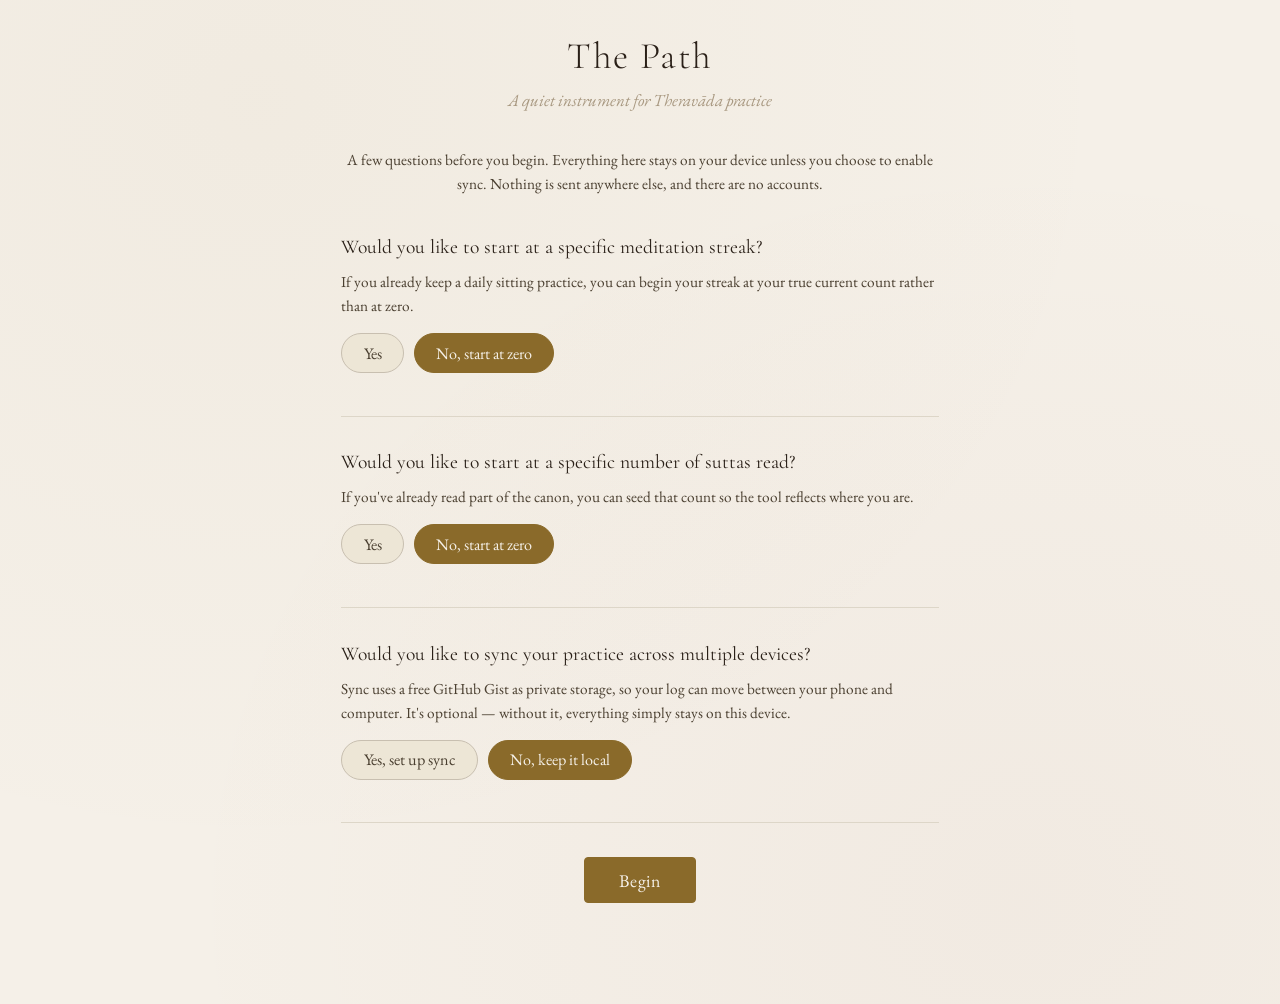
==== index.html @ 92e2eb59 "Add files via upload" ====
<!DOCTYPE html>
<html lang="en">
<head>
<meta charset="UTF-8"/>
<meta name="viewport" content="width=device-width,initial-scale=1.0"/>
<title>The Path — Dashboard</title>
<link rel="stylesheet" href="style.css"/>
</head>
<body>
<div id="nav-mount"></div>

<div class="page-wrap">
  <div class="page-header">
    <div class="page-title">Dashboard</div>
    <div class="page-subtitle">
      <span id="today-label"></span>
    </div>
  </div>

  <!-- Streak + key stats -->
  <div class="stat-grid" id="stat-grid">
    <div class="stat-block">
      <div class="stat-value" id="streak-val">—</div>
      <div class="stat-label">Day Streak</div>
    </div>
    <div class="stat-block">
      <div class="stat-value" id="sits-week-val">—</div>
      <div class="stat-label">Sits (Last 7 Days)</div>
    </div>
    <div class="stat-block">
      <div class="stat-value" id="avg-min-val">—</div>
      <div class="stat-label">Avg Min / Sit</div>
    </div>
    <div class="stat-block">
      <div class="stat-value" id="avg-stability-val">—</div>
      <div class="stat-label">Avg Stability (7d)</div>
    </div>
    <div class="stat-block">
      <div class="stat-value" id="avg-depth-val">—</div>
      <div class="stat-label">Avg Depth (7d)</div>
    </div>
    <div class="stat-block">
      <div class="stat-value" id="suttas-read-val">—</div>
      <div class="stat-label">Suttas Read</div>
    </div>
  </div>

  <!-- Today's status -->
  <div class="card" id="today-card">
    <div class="card-title">Today</div>
    <div id="today-sits-wrap">
      <div class="faint small italic" id="no-sit-msg">No sit logged today.</div>
      <ul class="log-list" id="today-sit-list"></ul>
    </div>
    <div class="mt-2 flex gap-1" style="flex-wrap:wrap;">
      <a href="sit.html" class="btn btn-primary">Log a Sit</a>
      <a href="practice.html" class="btn btn-outline">Daily Practice</a>
      <a href="journal.html" class="btn btn-outline">Journal</a>
      <a href="suttas.html" class="btn btn-outline">Sutta Search</a>
      <a href="settings.html" class="btn btn-outline">Setup &amp; Settings</a>
      <a href="theravada_buddhism_interactive_tutorial.html" class="btn btn-outline">Tutorial</a>
    </div>
  </div>

  <!-- Practice completeness today -->
  <div class="card" id="practice-card">
    <div class="card-title">Practice Completeness — Today</div>
    <div id="practice-summary">
      <div class="faint small italic">No daily practice logged today. <a href="practice.html" style="color:var(--gold);">Log practice →</a></div>
    </div>
  </div>

  <!-- Recent sits -->
  <div class="card">
    <div class="flex-between mb-2">
      <div class="card-title" style="margin-bottom:0">Recent Sits</div>
      <a href="sit.html" class="btn btn-outline btn-sm">All Sits →</a>
    </div>
    <ul class="log-list" id="recent-sit-list">
      <li class="faint small italic">No sits recorded yet.</li>
    </ul>
  </div>

  <!-- Path stage -->
  <div class="card">
    <div class="card-title">Path Orientation</div>
    <div id="path-orientation">
      <div class="faint small italic">No path markers recorded. <a href="path.html" style="color:var(--gold);">Explore the path map →</a></div>
    </div>
  </div>

  <!-- Resources -->
  <div class="card">
    <div class="card-title">Resources</div>
    <div class="flex gap-1" style="flex-wrap:wrap;">
      <a href="theravada_buddhism_interactive_tutorial.html" class="btn btn-outline">
        Theravāda Tutorial
      </a>
      <a href="do.html" class="btn btn-outline">
        Dependent Origination
      </a>
      <a href="glossary.html" class="btn btn-outline">
        Pāli Glossary
      </a>
      <a href="suttas.html" class="btn btn-outline">
        Sutta Search
      </a>
    </div>
  </div>

  <!-- Sync / settings -->
  <div class="card">
    <div class="card-title">Sync & Data</div>
    <div class="notice small mb-2">
      <strong>Setup:</strong> Create a GitHub Personal Access Token with <strong>gist</strong> scope at
      github.com → Settings → Developer settings → Personal access tokens.
      Paste it below, leave Gist ID blank on first use, click Save Config, then Push to Gist.
      Copy the Gist ID that appears and paste it on your other device with the same token.
    </div>
    <div id="sync-status" class="notice small mb-2" style="display:none"></div>
    <div class="two-col">
      <div class="field">
        <label>GitHub Personal Access Token</label>
        <input type="password" id="gist-token-input" placeholder="ghp_…" autocomplete="off"/>
      </div>
      <div class="field">
        <label>Gist ID <span class="faint">(must match on all devices)</span></label>
        <input type="text" id="gist-id-input" placeholder="leave blank to create new"/>
        <div class="flex gap-1 mt-1">
          <button class="btn btn-outline btn-sm" onclick="copyGistId()">Copy Gist ID</button>
          <span class="small faint" id="gist-id-display"></span>
        </div>
      </div>
    </div>
    <div class="flex gap-1 mb-2" style="flex-wrap:wrap;">
      <button class="btn btn-primary" onclick="saveGistConfig()">Save Config</button>
      <button class="btn btn-gold" onclick="doSyncUp()">↑ Push to Gist</button>
      <button class="btn btn-outline" onclick="doSyncDown()">↓ Pull from Gist</button>
    </div>
    <div class="section-label">Local Backup</div>
    <div class="flex gap-1 mt-1" style="flex-wrap:wrap;">
      <button class="btn btn-outline btn-sm" onclick="exportData()">Export JSON</button>
      <label class="btn btn-outline btn-sm" style="cursor:pointer;">Import JSON
        <input type="file" accept=".json" onchange="doImport(event)" style="display:none"/>
      </label>
    </div>
  </div>
</div>

<div id="toast"></div>

<script src="data.js"></script>
<script>
// First-run gate — redirect to setup if not yet configured
(function() {
  const data = loadData();
  if (!data.meta || !data.meta.configured) {
    window.location.href = 'setup.html';
  }
})();

// ── Nav ──────────────────────────────────────────────────────
document.getElementById('nav-mount').innerHTML = renderNav('index');

// ── Toast helper ─────────────────────────────────────────────
function toast(msg, dur=2500) {
  const t = document.getElementById('toast');
  t.textContent = msg;
  t.classList.add('show');
  setTimeout(() => t.classList.remove('show'), dur);
}

// ── Render dashboard ─────────────────────────────────────────
function render() {
  const data = loadData();
  const today = todayStr();

  // Date label
  document.getElementById('today-label').textContent =
    new Date().toLocaleDateString('en-US', { weekday:'long', month:'long', day:'numeric', year:'numeric' });

  // Stats
  const streak = calcStreak(data);
  document.getElementById('streak-val').textContent = streak;

  const _waBase = new Date();
  _waBase.setDate(_waBase.getDate() - 7);
  const weekAgo = `${_waBase.getFullYear()}-${String(_waBase.getMonth()+1).padStart(2,'0')}-${String(_waBase.getDate()).padStart(2,'0')}`;
  const sitsWeek = data.sits.filter(s => s.date > weekAgo);
  document.getElementById('sits-week-val').textContent = sitsWeek.length;

  const avgMin = sitsWeek.length
    ? Math.round(sitsWeek.reduce((a,s) => a + (parseInt(s.duration)||0), 0) / sitsWeek.length)
    : '—';
  document.getElementById('avg-min-val').textContent = avgMin;

  const avgStability = sitsWeek.length
    ? (sitsWeek.reduce((a,s) => a + (parseInt(s.stability)||parseInt(s.quality)||0), 0) / sitsWeek.length).toFixed(1)
    : '—';
  const avgDepth = sitsWeek.length
    ? (sitsWeek.reduce((a,s) => a + (parseInt(s.depth)||parseInt(s.quality)||0), 0) / sitsWeek.length).toFixed(1)
    : '—';
  document.getElementById('avg-stability-val').textContent = avgStability;
  document.getElementById('avg-depth-val').textContent = avgDepth;
  document.getElementById('suttas-read-val').textContent = (data.readSuttas || []).length + ((data.meta && data.meta.suttasReadBase) || 0);

  // Today's sits
  const todaySits = data.sits.filter(s => s.date === today);
  const noMsg = document.getElementById('no-sit-msg');
  const list  = document.getElementById('today-sit-list');
  if (todaySits.length) {
    noMsg.classList.add('hidden');
    list.innerHTML = todaySits.map(s => `
      <li class="log-item">
        <span class="log-date">${s.duration ? s.duration+'m' : '—'}</span>
        <span class="log-body">
          ${s.sessionType || 'Sit'} — quality ${s.quality||'?'}/5
          ${s.hindrances && s.hindrances.length ? '<br><span class="small faint">Hindrances: '+s.hindrances.join(', ')+'</span>' : ''}
        </span>
        <span class="log-tag">${s.practiceType||''}</span>
      </li>`).join('');
  } else {
    noMsg.classList.remove('hidden');
    list.innerHTML = '';
  }

  // Practice completeness
  const check = data.dailyChecks.find(c => c.date === today);
  const pDiv = document.getElementById('practice-summary');
  if (check) {
    const allItems = [
      ...(check.precepts||[]),
      ...(check.samadhi_checks||[]),
      ...(check.panna_checks||[]),
      ...(check.kaya_checks||[])
    ];
    const done = allItems.filter(Boolean).length;
    const total = allItems.length;
    const pct = total ? Math.round(done/total*100) : 0;
    pDiv.innerHTML = `
      <div class="flex-between small mb-1">
        <span>${done} of ${total} practice items completed</span>
        <span class="gold">${pct}%</span>
      </div>
      <div class="progress-bar"><div class="progress-fill" style="width:${pct}%"></div></div>
      <div class="mt-1"><a href="practice.html" style="color:var(--gold);font-size:0.88rem;">View practice log →</a></div>`;
  } else {
    pDiv.innerHTML = '<div class="faint small italic">No daily practice logged today. <a href="practice.html" style="color:var(--gold);">Log practice →</a></div>';
  }

  // Recent sits (last 7)
  const rList = document.getElementById('recent-sit-list');
  const recent = data.sits.slice(0, 7);
  if (recent.length) {
    rList.innerHTML = recent.map(s => `
      <li class="log-item">
        <span class="log-date mono">${s.date}</span>
        <span class="log-body small">
          ${s.sessionType||'Sit'} · ${s.duration||'?'}m · Q:${s.quality||'?'}
          ${s.notes ? ' · <em class="faint">' + s.notes.substring(0,60) + (s.notes.length>60?'…':'') + '</em>' : ''}
        </span>
      </li>`).join('');
  } else {
    rList.innerHTML = '<li class="faint small italic">No sits recorded yet.</li>';
  }

  // Path orientation
  const pOrient = document.getElementById('path-orientation');
  const markers = data.pathMarkers || [];
  if (markers.length) {
    const latest = markers[0];
    pOrient.innerHTML = `
      <div class="small mb-1"><span class="gold">${latest.purification||'—'}</span> — ${latest.description||''}</div>
      <div class="faint small">Last marked: ${latest.date} &nbsp;·&nbsp; <a href="path.html" style="color:var(--gold);">Full path map →</a></div>`;
  } else {
    pOrient.innerHTML = '<div class="faint small italic">No path markers recorded. <a href="path.html" style="color:var(--gold);">Explore the path map →</a></div>';
  }

  // Gist config
  document.getElementById('gist-token-input').value = getGistToken() ? '••••••••' : '';
  updateGistIdDisplay();
}

// ── Sync helpers ─────────────────────────────────────────────
function saveGistConfig() {
  const t = document.getElementById('gist-token-input').value.trim();
  const id = document.getElementById('gist-id-input').value.trim();
  if (t && !t.startsWith('•')) setGistToken(t);
  if (id) setGistId(id);
  updateGistIdDisplay();
  toast('Config saved.');
}

function updateGistIdDisplay() {
  const id = getGistId();
  const display = document.getElementById('gist-id-display');
  const input = document.getElementById('gist-id-input');
  if (id) {
    input.value = id;
    if (display) display.textContent = '✓ ID set';
  } else {
    if (display) display.textContent = 'No ID yet — push first';
  }
}

function copyGistId() {
  const id = getGistId();
  if (!id) { toast('No Gist ID yet — push first.'); return; }
  navigator.clipboard.writeText(id).then(() => toast('Gist ID copied ✓'))
    .catch(() => {
      // Fallback for mobile
      const el = document.getElementById('gist-id-input');
      el.select();
      document.execCommand('copy');
      toast('Gist ID copied ✓');
    });
}

async function doSyncUp() {
  const status = document.getElementById('sync-status');
  status.style.display = 'block';
  status.textContent = 'Pushing to Gist…';
  status.className = 'notice small mb-2';
  const r = await syncToGist();
  status.textContent = r.msg;
  status.className = 'notice small mb-2 ' + (r.ok ? 'success' : 'error');
  // Show Gist ID if newly created
  updateGistIdDisplay();
  toast(r.ok ? 'Pushed to Gist ✓' : 'Sync failed: ' + r.msg);
}

async function doSyncDown() {
  const status = document.getElementById('sync-status');
  status.style.display = 'block';
  status.textContent = 'Pulling from Gist…';
  status.className = 'notice small mb-2';
  const r = await syncFromGist();
  status.textContent = r.msg;
  status.className = 'notice small mb-2 ' + (r.ok ? 'success' : 'error');
  if (r.ok) { render(); toast('Pulled from Gist ✓'); }
  else toast('Pull failed: ' + r.msg);
}

async function doImport(e) {
  const file = e.target.files[0];
  if (!file) return;
  try {
    await importData(file);
    render();
    toast('Data imported ✓');
  } catch(err) {
    toast('Import failed: ' + err.message);
  }
}

render();
</script>
</body>
</html>
---- style.css ----
/* ============================================================
   THE PATH — Shared Stylesheet
   Aesthetic: monastic / aged paper / ink on stone
   ============================================================ */

@import url('https://fonts.googleapis.com/css2?family=EB+Garamond:ital,wght@0,400;0,500;0,600;1,400;1,500&family=Cormorant+Garamond:ital,wght@0,300;0,400;0,600;1,300;1,400&family=Source+Code+Pro:wght@400;500&display=swap');

/* ── Reset & Base ─────────────────────────────────────────── */
*, *::before, *::after { box-sizing: border-box; margin: 0; padding: 0; }

:root {
  --paper:       #f5f0e8;
  --paper-dark:  #ede6d6;
  --paper-deep:  #e0d8c8;
  --ink:         #2a2018;
  --ink-mid:     #4a3f30;
  --ink-light:   #7a6a55;
  --ink-faint:   #a89880;
  --gold:        #8a6a2a;
  --gold-light:  #b89050;
  --gold-faint:  #d4b878;
  --rust:        #7a3020;
  --rust-light:  #a04830;
  --stone:       #c8bfb0;
  --stone-light: #ddd6c8;

  --font-body:    'EB Garamond', Georgia, serif;
  --font-display: 'Cormorant Garamond', Georgia, serif;
  --font-mono:    'Source Code Pro', monospace;

  --radius:    4px;
  --radius-lg: 8px;
  --shadow:    0 1px 4px rgba(42,32,24,0.12);
  --shadow-lg: 0 4px 16px rgba(42,32,24,0.15);

  --max-width: 780px;
  --nav-h:     52px;
}

html { font-size: 17px; }

body {
  font-family: var(--font-body);
  background-color: var(--paper);
  color: var(--ink);
  line-height: 1.65;
  min-height: 100vh;
  background-image:
    radial-gradient(ellipse at 20% 10%, rgba(138,106,42,0.04) 0%, transparent 60%),
    radial-gradient(ellipse at 80% 90%, rgba(122,48,32,0.03) 0%, transparent 60%);
}

/* ── Navigation ───────────────────────────────────────────── */
.main-nav {
  position: sticky;
  top: 0;
  z-index: 100;
  height: var(--nav-h);
  background: var(--ink);
  display: flex;
  align-items: center;
  padding: 0 1.5rem;
  gap: 1.5rem;
  border-bottom: 2px solid var(--gold);
}

.nav-brand {
  font-family: var(--font-display);
  font-size: 1.2rem;
  font-weight: 300;
  letter-spacing: 0.12em;
  color: var(--gold-faint);
  white-space: nowrap;
  font-style: italic;
}

.nav-links {
  display: flex;
  gap: 0.15rem;
  flex: 1;
}

.nav-link {
  font-family: var(--font-body);
  font-size: 0.82rem;
  letter-spacing: 0.08em;
  text-transform: uppercase;
  color: var(--stone);
  text-decoration: none;
  padding: 0.3rem 0.7rem;
  border-radius: var(--radius);
  transition: color 0.15s, background 0.15s;
}

.nav-link:hover  { color: var(--gold-faint); background: rgba(255,255,255,0.06); }
.nav-link.active { color: var(--gold-faint); border-bottom: 1px solid var(--gold); }

.nav-sync {
  background: none;
  border: 1px solid var(--ink-mid);
  color: var(--stone);
  font-size: 1.1rem;
  width: 32px;
  height: 32px;
  border-radius: var(--radius);
  cursor: pointer;
  transition: color 0.15s, border-color 0.15s;
  display: flex; align-items: center; justify-content: center;
}
.nav-sync:hover { color: var(--gold-faint); border-color: var(--gold); }

/* ── Page layout ──────────────────────────────────────────── */
.page-wrap {
  max-width: var(--max-width);
  margin: 0 auto;
  padding: 2rem 1.5rem 4rem;
}

.page-header {
  margin-bottom: 2rem;
  padding-bottom: 1rem;
  border-bottom: 1px solid var(--stone-light);
}

.page-title {
  font-family: var(--font-display);
  font-size: 2rem;
  font-weight: 300;
  letter-spacing: 0.04em;
  color: var(--ink);
  line-height: 1.2;
}

.page-subtitle {
  font-size: 0.9rem;
  color: var(--ink-light);
  margin-top: 0.3rem;
  font-style: italic;
}

/* ── Cards ────────────────────────────────────────────────── */
.card {
  background: var(--paper-dark);
  border: 1px solid var(--stone-light);
  border-radius: var(--radius-lg);
  padding: 1.5rem;
  margin-bottom: 1.25rem;
  box-shadow: var(--shadow);
}

.card-title {
  font-family: var(--font-display);
  font-size: 1.15rem;
  font-weight: 600;
  color: var(--ink-mid);
  margin-bottom: 1rem;
  letter-spacing: 0.02em;
}

.card-meta {
  font-size: 0.8rem;
  color: var(--ink-faint);
  letter-spacing: 0.04em;
  text-transform: uppercase;
}

/* ── Section dividers ─────────────────────────────────────── */
.section-label {
  font-size: 0.72rem;
  font-weight: 500;
  letter-spacing: 0.14em;
  text-transform: uppercase;
  color: var(--gold);
  margin-bottom: 0.6rem;
  padding-bottom: 0.3rem;
  border-bottom: 1px solid var(--stone-light);
}

/* ── Forms ────────────────────────────────────────────────── */
.field { margin-bottom: 1.25rem; }

.field label {
  display: block;
  font-size: 0.82rem;
  letter-spacing: 0.06em;
  text-transform: uppercase;
  color: var(--ink-mid);
  margin-bottom: 0.4rem;
  font-weight: 500;
}

.field input,
.field select,
.field textarea {
  width: 100%;
  background: var(--paper);
  border: 1px solid var(--stone);
  border-radius: var(--radius);
  padding: 0.55rem 0.75rem;
  font-family: var(--font-body);
  font-size: 1rem;
  color: var(--ink);
  transition: border-color 0.15s, box-shadow 0.15s;
  appearance: none;
}

.field input:focus,
.field select:focus,
.field textarea:focus {
  outline: none;
  border-color: var(--gold);
  box-shadow: 0 0 0 2px rgba(138,106,42,0.12);
}

.field textarea { resize: vertical; min-height: 90px; line-height: 1.6; }

/* Range inputs */
.range-wrap { display: flex; align-items: center; gap: 0.75rem; }
.range-wrap input[type=range] {
  flex: 1;
  height: 4px;
  background: var(--stone-light);
  border: none;
  padding: 0;
  cursor: pointer;
  accent-color: var(--gold);
}
.range-val {
  font-family: var(--font-mono);
  font-size: 0.9rem;
  color: var(--gold);
  min-width: 1.5rem;
  text-align: right;
}

/* Checkboxes */
.check-row {
  display: flex;
  align-items: flex-start;
  gap: 0.65rem;
  margin-bottom: 0.55rem;
}

.check-row input[type=checkbox] {
  width: 16px; height: 16px;
  min-width: 16px;
  margin-top: 0.2rem;
  accent-color: var(--gold);
  cursor: pointer;
  appearance: auto;
  -webkit-appearance: auto;
  opacity: 1;
}

.check-row label {
  font-size: 0.95rem;
  color: var(--ink-mid);
  cursor: pointer;
  margin: 0;
  text-transform: none;
  letter-spacing: 0;
  line-height: 1.5;
}

.check-row .pali {
  font-style: italic;
  color: var(--gold);
  font-size: 0.85rem;
}

/* Select pills */
.pill-group { display: flex; flex-wrap: wrap; gap: 0.45rem; margin-top: 0.3rem; }
.pill {
  padding: 0.3rem 0.85rem;
  border: 1px solid var(--stone);
  border-radius: 999px;
  font-size: 0.85rem;
  color: var(--ink-mid);
  cursor: pointer;
  background: var(--paper);
  transition: background 0.12s, border-color 0.12s, color 0.12s;
  user-select: none;
}
.pill:hover { border-color: var(--gold-light); color: var(--gold); }
.pill.active { background: var(--gold); border-color: var(--gold); color: var(--paper); }

/* ── Buttons ──────────────────────────────────────────────── */
.btn {
  display: inline-flex;
  align-items: center;
  justify-content: center;
  gap: 0.4rem;
  padding: 0.55rem 1.4rem;
  font-family: var(--font-body);
  font-size: 0.9rem;
  letter-spacing: 0.04em;
  border-radius: var(--radius);
  border: 1px solid transparent;
  cursor: pointer;
  transition: background 0.15s, color 0.15s, border-color 0.15s;
  text-decoration: none;
}

.btn-primary {
  background: var(--ink);
  color: var(--gold-faint);
  border-color: var(--ink);
}
.btn-primary:hover { background: var(--ink-mid); border-color: var(--ink-mid); }

.btn-gold {
  background: var(--gold);
  color: var(--paper);
  border-color: var(--gold);
}
.btn-gold:hover { background: var(--gold-light); border-color: var(--gold-light); }

.btn-outline {
  background: transparent;
  color: var(--ink-mid);
  border-color: var(--stone);
}
.btn-outline:hover { border-color: var(--gold); color: var(--gold); }

.btn-sm { padding: 0.35rem 0.9rem; font-size: 0.82rem; }
.btn-full { width: 100%; }

/* ── Stats / metric blocks ────────────────────────────────── */
.stat-grid {
  display: grid;
  grid-template-columns: repeat(6, 1fr);
  gap: 1rem;
  margin-bottom: 1.5rem;
}
/* Tablet: 3 columns */
@media (max-width: 900px) {
  .stat-grid { grid-template-columns: repeat(3, 1fr); }
}
/* Phone: 3 columns (3×2 for six tiles), tighter gap */
@media (max-width: 600px) {
  .stat-grid {
    grid-template-columns: repeat(3, 1fr);
    gap: 0.6rem;
  }
  .stat-grid .stat-value { font-size: 1.5rem; }
  .stat-grid .stat-label { font-size: 0.6rem; }
  .stat-block { padding: 0.85rem 0.5rem; }
}

.stat-block {
  background: var(--paper-deep);
  border: 1px solid var(--stone-light);
  border-radius: var(--radius-lg);
  padding: 1rem 1.1rem;
  text-align: center;
}

.stat-value {
  font-family: var(--font-display);
  font-size: 2.2rem;
  font-weight: 300;
  color: var(--ink);
  line-height: 1;
}

.stat-label {
  font-size: 0.72rem;
  letter-spacing: 0.1em;
  text-transform: uppercase;
  color: var(--ink-faint);
  margin-top: 0.35rem;
}

/* ── Tables / log lists ───────────────────────────────────── */
.log-list { list-style: none; }
.log-item {
  padding: 0.8rem 0;
  border-bottom: 1px solid var(--stone-light);
  display: flex;
  gap: 1rem;
  align-items: baseline;
}
.log-item:last-child { border-bottom: none; }
.log-date {
  font-family: var(--font-mono);
  font-size: 0.78rem;
  color: var(--ink-faint);
  white-space: nowrap;
  min-width: 70px;
}
.log-body { flex: 1; font-size: 0.95rem; color: var(--ink-mid); }
.log-tag {
  font-size: 0.72rem;
  padding: 0.15rem 0.5rem;
  border-radius: 999px;
  background: var(--paper-deep);
  border: 1px solid var(--stone);
  color: var(--ink-light);
  white-space: nowrap;
}

/* ── Progress bars ────────────────────────────────────────── */
.progress-bar {
  height: 5px;
  background: var(--stone-light);
  border-radius: 999px;
  overflow: hidden;
  margin-top: 0.4rem;
}
.progress-fill {
  height: 100%;
  background: var(--gold);
  border-radius: 999px;
  transition: width 0.4s ease;
}

/* ── Alerts / notices ─────────────────────────────────────── */
.notice {
  padding: 0.75rem 1rem;
  border-left: 3px solid var(--gold);
  background: rgba(138,106,42,0.06);
  border-radius: 0 var(--radius) var(--radius) 0;
  font-size: 0.9rem;
  color: var(--ink-mid);
  margin-bottom: 1rem;
}
.notice.error { border-color: var(--rust); background: rgba(122,48,32,0.06); }
.notice.success { border-color: #4a7a40; background: rgba(74,122,64,0.06); }

/* ── Toast ────────────────────────────────────────────────── */
#toast {
  position: fixed;
  bottom: 1.5rem;
  left: 50%;
  transform: translateX(-50%) translateY(80px);
  background: var(--ink);
  color: var(--gold-faint);
  padding: 0.65rem 1.5rem;
  border-radius: var(--radius-lg);
  font-size: 0.88rem;
  letter-spacing: 0.03em;
  border: 1px solid var(--gold);
  transition: transform 0.3s ease;
  z-index: 9999;
  pointer-events: none;
  white-space: nowrap;
}
#toast.show { transform: translateX(-50%) translateY(0); }

/* ── Utility ──────────────────────────────────────────────── */
.mt-1 { margin-top: 0.5rem; }
.mt-2 { margin-top: 1rem; }
.mt-3 { margin-top: 1.5rem; }
.mb-1 { margin-bottom: 0.5rem; }
.mb-2 { margin-bottom: 1rem; }
.flex { display: flex; }
.flex-between { display: flex; justify-content: space-between; align-items: center; }
.gap-1 { gap: 0.5rem; }
.gap-2 { gap: 1rem; }
.text-right { text-align: right; }
.italic { font-style: italic; }
.gold { color: var(--gold); }
.faint { color: var(--ink-faint); }
.small { font-size: 0.85rem; }
.mono { font-family: var(--font-mono); }
.hidden { display: none !important; }

/* Grid helpers */
.two-col { display: grid; grid-template-columns: 1fr 1fr; gap: 1rem; }
@media (max-width: 580px) { .two-col { grid-template-columns: 1fr; } }

/* ── Print ────────────────────────────────────────────────── */
@media print {
  .main-nav, .btn, #toast { display: none; }
  body { background: white; color: black; }
}

/* ── Dropdown menu ────────────────────────────────────────── */
.nav-dropdown {
  position: relative;
}

.nav-dropdown-btn {
  background: none;
  border: none;
  cursor: pointer;
  font-family: var(--font-body);
  letter-spacing: 0.08em;
  text-transform: uppercase;
}

.nav-dropdown-menu {
  display: none;
  position: absolute;
  top: calc(100% + 8px);
  left: 0;
  background: var(--ink);
  border: 1px solid var(--gold);
  border-radius: var(--radius-lg);
  padding: 0.4rem 0;
  min-width: 200px;
  z-index: 200;
  box-shadow: var(--shadow-lg);
}

.nav-dropdown-menu.open { display: block; }

.nav-dropdown-item {
  display: block;
  padding: 0.55rem 1rem;
  font-size: 0.82rem;
  letter-spacing: 0.05em;
  color: var(--stone);
  text-decoration: none;
  transition: color 0.12s, background 0.12s;
}

.nav-dropdown-item:hover { color: var(--gold-faint); background: rgba(255,255,255,0.05); }
.nav-dropdown-item.active { color: var(--gold-faint); }

/* ── Hamburger button ─────────────────────────────────────── */
.nav-hamburger {
  display: none;
  flex-direction: column;
  justify-content: center;
  gap: 5px;
  background: none;
  border: none;
  cursor: pointer;
  padding: 4px;
  width: 32px;
  height: 32px;
}

.nav-hamburger span {
  display: block;
  height: 2px;
  background: var(--stone);
  border-radius: 2px;
  transition: transform 0.2s, opacity 0.2s;
}

.nav-hamburger.open span:nth-child(1) { transform: translateY(7px) rotate(45deg); }
.nav-hamburger.open span:nth-child(2) { opacity: 0; }
.nav-hamburger.open span:nth-child(3) { transform: translateY(-7px) rotate(-45deg); }

.nav-right {
  display: flex;
  align-items: center;
  gap: 0.5rem;
}

/* ── Mobile adjustments ───────────────────────────────────── */
@media (max-width: 700px) {
  html { font-size: 15px; }
  .page-wrap { padding: 1.25rem 1rem 3rem; }
  .stat-grid { grid-template-columns: repeat(2, 1fr); }
  .two-col { grid-template-columns: 1fr; }

  /* Hide desktop nav links, show hamburger */
  .nav-links {
    display: none;
    position: fixed;
    top: var(--nav-h);
    left: 0;
    right: 0;
    bottom: 0;
    background: var(--ink);
    flex-direction: column;
    padding: 1.5rem 1.25rem;
    gap: 0;
    z-index: 99;
    overflow-y: auto;
  }

  .nav-links.mobile-open { display: flex; }

  .nav-link {
    padding: 0.85rem 0;
    font-size: 1rem;
    border-bottom: 1px solid rgba(255,255,255,0.07);
    letter-spacing: 0.06em;
  }

  .nav-dropdown { width: 100%; }

  .nav-dropdown-btn {
    width: 100%;
    text-align: left;
    padding: 0.85rem 0;
    font-size: 1rem;
    border-bottom: 1px solid rgba(255,255,255,0.07);
  }

  .nav-dropdown-menu {
    position: static;
    background: rgba(255,255,255,0.04);
    border: none;
    border-radius: 0;
    padding: 0;
    box-shadow: none;
  }

  .nav-dropdown-item {
    padding: 0.65rem 1rem;
    font-size: 0.92rem;
    border-bottom: 1px solid rgba(255,255,255,0.05);
  }

  .nav-hamburger { display: flex; }
  .nav-brand { font-size: 1rem; }
}

/* ── Glossary reference links & tooltips ─────────────────── */
.gloss-ref {
  color: var(--gold);
  text-decoration: underline;
  text-decoration-color: rgba(138,106,42,0.35);
  text-decoration-style: dotted;
  cursor: pointer;
  font-style: italic;
  position: relative;
}
.gloss-ref:hover {
  color: var(--gold-light, #b8902a);
  text-decoration-color: var(--gold-light, #b8902a);
}
.gloss-ref .gloss-tooltip {
  display: none;
  position: absolute;
  bottom: calc(100% + 6px);
  left: 50%;
  transform: translateX(-50%);
  background: var(--ink, #2a2318);
  color: var(--paper, #f5f0e8);
  font-size: 0.75rem;
  font-style: normal;
  font-family: var(--font-body, serif);
  letter-spacing: 0.02em;
  line-height: 1.4;
  padding: 0.3rem 0.6rem;
  border-radius: 4px;
  white-space: nowrap;
  max-width: 220px;
  white-space: normal;
  text-align: center;
  z-index: 1000;
  pointer-events: none;
  box-shadow: 0 2px 8px rgba(0,0,0,0.25);
}
.gloss-ref .gloss-tooltip::after {
  content: '';
  position: absolute;
  top: 100%;
  left: 50%;
  transform: translateX(-50%);
  border: 5px solid transparent;
  border-top-color: var(--ink, #2a2318);
}
.gloss-ref:hover .gloss-tooltip {
  display: block;
}
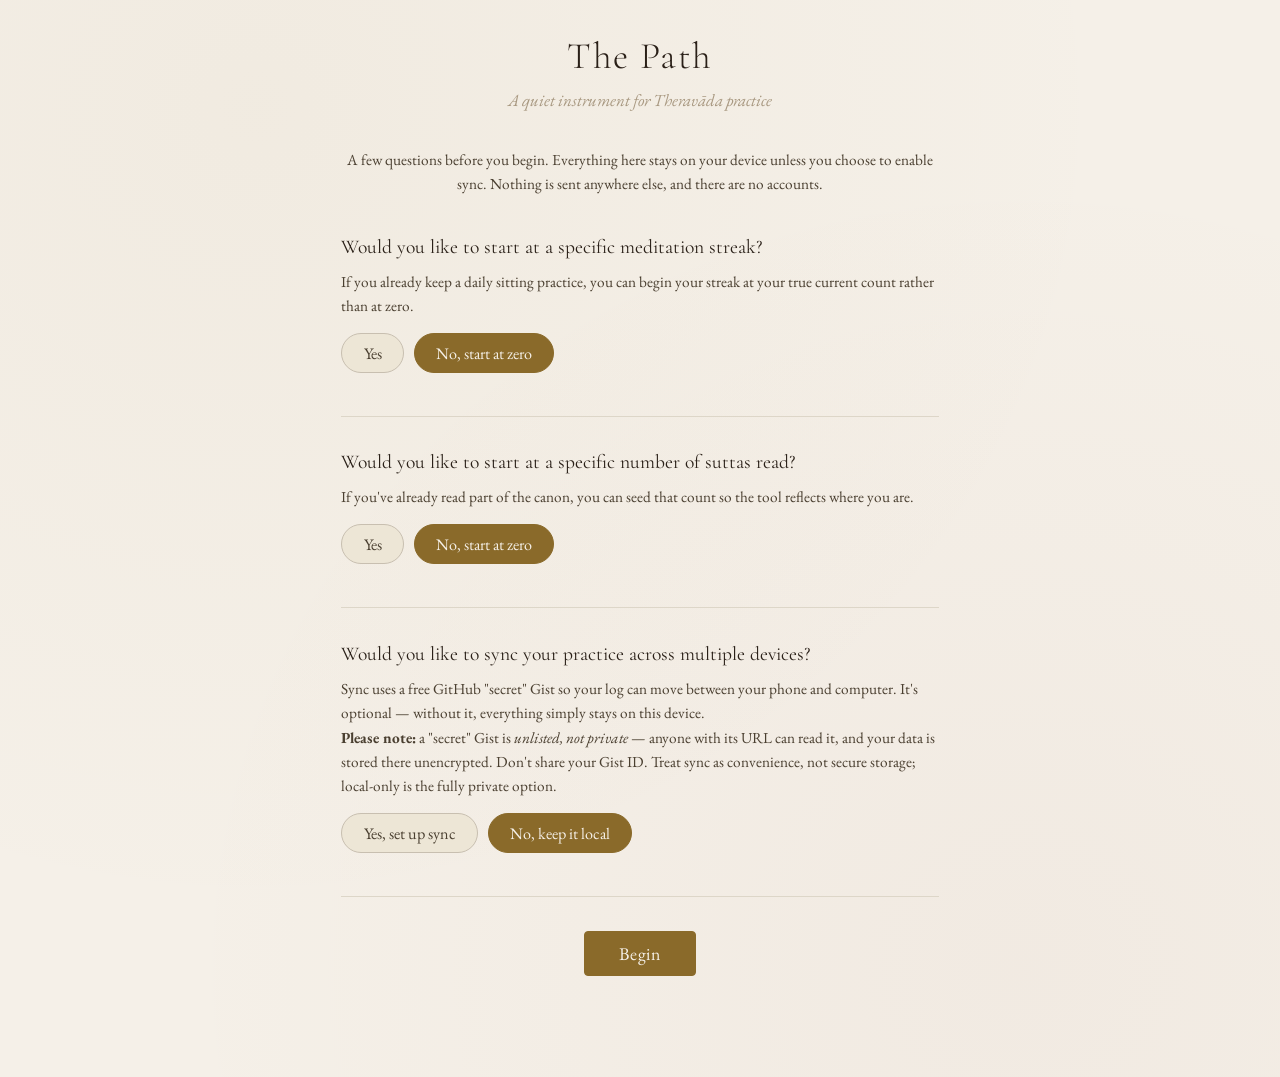
==== commit 39610872: "Add files via upload" ====
--- a/index.html
+++ b/index.html
@@ -58,7 +58,6 @@
       <a href="journal.html" class="btn btn-outline">Journal</a>
       <a href="suttas.html" class="btn btn-outline">Sutta Search</a>
       <a href="settings.html" class="btn btn-outline">Setup &amp; Settings</a>
-      <a href="theravada_buddhism_interactive_tutorial.html" class="btn btn-outline">Tutorial</a>
     </div>
   </div>
 
